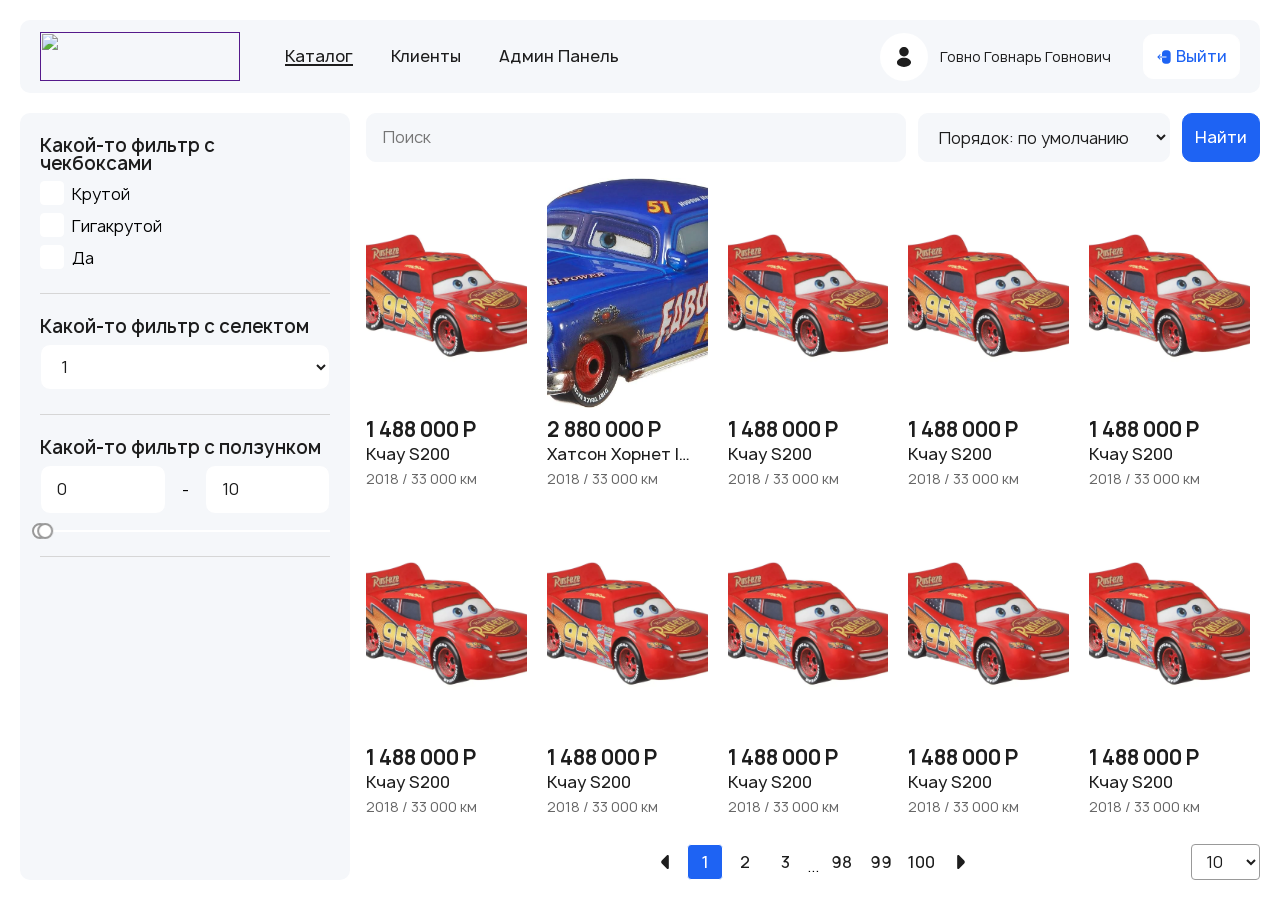
==== index.html @ 65cc72a3 "Feature: частично реализована страница каталога" ====
<!doctype html>
<html lang="ru">
  <head>
    <meta charset="UTF-8" />
    <meta name="viewport" content="width=device-width, initial-scale=1.0" />
    <title>Бибики</title>
    <link rel="stylesheet" href="./src/style/reset.css" />
    <link rel="stylesheet" href="./src/libs/nouislider.min.css" />
    <link rel="stylesheet" href="./src/libs/swiper-bundle.min.css" />
    <link rel="stylesheet" href="./src/style/general/style-general.css" />
    <link rel="stylesheet" href="./src/style/index/style-index.css" />
    <script src="./src/libs/nouislider.min.js"></script>
    <script defer src="./src/libs/swiper-bundle.min.js"></script>
    <script defer src="./src/script/main.js"></script>
    <script defer src="./src/script/index.js"></script>
  </head>
  <body>
    <header class="header">
      <div class="header__container">
        <a class="header__logo" href="">
          <img src="" alt="" />
        </a>

        <nav class="header__nav nav">
          <ul class="nav__list list">
            <li class="list__item"><a class="button link--active" href="index.html">Каталог</a></li>
            <li class="list__item"><a class="button" href="client.html">Клиенты</a></li>
            <li class="list__item"><a class="button" href="admin.html">Админ Панель</a></li>
          </ul>
        </nav>

        <a href="" class="header__profile">
          <img src="./src/assets/images/profile.svg" alt="" />

          <p>Говно Говнарь Говнович</p>
        </a>

        <a href="" class="button button-white header__logout">
          <img src="./src/assets/images/logout.svg" alt="" />
          Выйти
        </a>
      </div>
    </header>

    <main>
      <aside class="filter">
        <div class="filter__container">
          <div class="filter__wrap">
            <h3>Какой-то фильтр с чекбоксами</h3>

            <label class="checkbox">
              <input type="checkbox" />
              <span class="checkmark"></span>
              Крутой
            </label>

            <label class="checkbox">
              <input type="checkbox" />
              <span class="checkmark"></span>
              Гигакрутой
            </label>

            <label class="checkbox">
              <input type="checkbox" />
              <span class="checkmark"></span>
              Да
            </label>
          </div>

          <div class="filter__wrap">
            <h3>Какой-то фильтр с селектом</h3>

            <select class="input-filter" name="" id="">
              <option value="1">1</option>
              <option value="2">2</option>
              <option value="3">3</option>
              <option value="4">4</option>
            </select>
          </div>

          <div class="filter__wrap">
            <h3>Какой-то фильтр с ползунком</h3>

            <div class="range">
              <div class="range__wrap">
                <input
                  type="number"
                  class="input-filter min-price-square"
                  min="0"
                  max="560"
                  id="range-input-1"
                />
                -
                <input
                  type="number"
                  class="input-filter max-price-square"
                  min="0"
                  max="560"
                  id="range-input-2"
                />
              </div>

              <div class="range__slider" id="rangeSlider"></div>
            </div>
          </div>
        </div>
      </aside>

      <section class="catalog">
        <div class="catalog__container">
          <div class="catalog__filter">
            <input class="input-filter" type="text" placeholder="Поиск" />

            <select class="input-filter" name="" id="">
              <option data-filter-value="" value="">Порядок: по умолчанию</option>
              <option data-filter-value="price:asc" value="price:asc">Цена: по возрастанию</option>
              <option data-filter-value="price:desc" value="price:desc">Цена: по убыванию</option>
              <option data-filter-value="title:asc" value="title:asc">Название: А—Я</option>
              <option data-filter-value="title:desc" value="title:desc">Название: Я—А</option>
              <option data-filter-value="created:desc" value="created:desc">
                Порядок: сперва новые
              </option>
              <option data-filter-value="created:asc" value="created:asc">
                Порядок: сперва старые
              </option>
            </select>

            <button class="button button-primary">Найти</button>
          </div>

          <div class="catalog__content">
            <a href="detail.html" class="catalog__card card">
              <div class="card__slider">
                <!-- MAX 4 -->
                <img src="./src/assets/images/catalog-card1.webp" alt="" />
                <img src="./src/assets/images/catalog-card2.webp" alt="" />
                <img src="./src/assets/images/catalog-card3.webp" alt="" />
                <img src="./src/assets/images/catalog-card4.webp" alt="" />

                <div class="card__dots"></div>
              </div>

              <p class="card__price">1 488 000 Р</p>

              <h3 class="card__name">Кчау S200</h3>

              <p class="card__info">
                <span>2018</span>
                /
                <span>33 000 км</span>
              </p>
            </a>

            <a href="detail.html" class="catalog__card card">
              <div class="card__slider">
                <!-- MAX 4 -->
                <img src="./src/assets/images/catalog-card1-meme.jpeg" alt="" />
                <img src="./src/assets/images/catalog-card2-meme.jpeg" alt="" />
                <img src="./src/assets/images/catalog-card3-meme.jpeg" alt="" />

                <div class="card__dots"></div>
              </div>

              <p class="card__price">2 880 000 Р</p>

              <h3 class="card__name">Хатсон Хорнет I Ресталинг</h3>

              <p class="card__info">
                <span>2018</span>
                /
                <span>33 000 км</span>
              </p>
            </a>

            <a href="detail.html" class="catalog__card card">
              <div class="card__slider">
                <!-- MAX 4 -->
                <img src="./src/assets/images/catalog-card1.webp" alt="" />
                <img src="./src/assets/images/catalog-card2.webp" alt="" />
                <img src="./src/assets/images/catalog-card3.webp" alt="" />
                <img src="./src/assets/images/catalog-card4.webp" alt="" />

                <div class="card__dots"></div>
              </div>

              <p class="card__price">1 488 000 Р</p>

              <h3 class="card__name">Кчау S200</h3>

              <p class="card__info">
                <span>2018</span>
                /
                <span>33 000 км</span>
              </p>
            </a>

            <a href="detail.html" class="catalog__card card">
              <div class="card__slider">
                <!-- MAX 4 -->
                <img src="./src/assets/images/catalog-card1.webp" alt="" />
                <img src="./src/assets/images/catalog-card2.webp" alt="" />
                <img src="./src/assets/images/catalog-card3.webp" alt="" />
                <img src="./src/assets/images/catalog-card4.webp" alt="" />

                <div class="card__dots"></div>
              </div>

              <p class="card__price">1 488 000 Р</p>

              <h3 class="card__name">Кчау S200</h3>

              <p class="card__info">
                <span>2018</span>
                /
                <span>33 000 км</span>
              </p>
            </a>

            <a href="detail.html" class="catalog__card card">
              <div class="card__slider">
                <!-- MAX 4 -->
                <img src="./src/assets/images/catalog-card1.webp" alt="" />
                <img src="./src/assets/images/catalog-card2.webp" alt="" />
                <img src="./src/assets/images/catalog-card3.webp" alt="" />
                <img src="./src/assets/images/catalog-card4.webp" alt="" />

                <div class="card__dots"></div>
              </div>

              <p class="card__price">1 488 000 Р</p>

              <h3 class="card__name">Кчау S200</h3>

              <p class="card__info">
                <span>2018</span>
                /
                <span>33 000 км</span>
              </p>
            </a>

            <a href="detail.html" class="catalog__card card">
              <div class="card__slider">
                <!-- MAX 4 -->
                <img src="./src/assets/images/catalog-card1.webp" alt="" />
                <img src="./src/assets/images/catalog-card2.webp" alt="" />
                <img src="./src/assets/images/catalog-card3.webp" alt="" />
                <img src="./src/assets/images/catalog-card4.webp" alt="" />

                <div class="card__dots"></div>
              </div>

              <p class="card__price">1 488 000 Р</p>

              <h3 class="card__name">Кчау S200</h3>

              <p class="card__info">
                <span>2018</span>
                /
                <span>33 000 км</span>
              </p>
            </a>

            <a href="detail.html" class="catalog__card card">
              <div class="card__slider">
                <!-- MAX 4 -->
                <img src="./src/assets/images/catalog-card1.webp" alt="" />
                <img src="./src/assets/images/catalog-card2.webp" alt="" />
                <img src="./src/assets/images/catalog-card3.webp" alt="" />
                <img src="./src/assets/images/catalog-card4.webp" alt="" />

                <div class="card__dots"></div>
              </div>

              <p class="card__price">1 488 000 Р</p>

              <h3 class="card__name">Кчау S200</h3>

              <p class="card__info">
                <span>2018</span>
                /
                <span>33 000 км</span>
              </p>
            </a>

            <a href="detail.html" class="catalog__card card">
              <div class="card__slider">
                <!-- MAX 4 -->
                <img src="./src/assets/images/catalog-card1.webp" alt="" />
                <img src="./src/assets/images/catalog-card2.webp" alt="" />
                <img src="./src/assets/images/catalog-card3.webp" alt="" />
                <img src="./src/assets/images/catalog-card4.webp" alt="" />

                <div class="card__dots"></div>
              </div>

              <p class="card__price">1 488 000 Р</p>

              <h3 class="card__name">Кчау S200</h3>

              <p class="card__info">
                <span>2018</span>
                /
                <span>33 000 км</span>
              </p>
            </a>

            <a href="detail.html" class="catalog__card card">
              <div class="card__slider">
                <!-- MAX 4 -->
                <img src="./src/assets/images/catalog-card1.webp" alt="" />
                <img src="./src/assets/images/catalog-card2.webp" alt="" />
                <img src="./src/assets/images/catalog-card3.webp" alt="" />
                <img src="./src/assets/images/catalog-card4.webp" alt="" />

                <div class="card__dots"></div>
              </div>

              <p class="card__price">1 488 000 Р</p>

              <h3 class="card__name">Кчау S200</h3>

              <p class="card__info">
                <span>2018</span>
                /
                <span>33 000 км</span>
              </p>
            </a>

            <a href="detail.html" class="catalog__card card">
              <div class="card__slider">
                <!-- MAX 4 -->
                <img src="./src/assets/images/catalog-card1.webp" alt="" />
                <img src="./src/assets/images/catalog-card2.webp" alt="" />
                <img src="./src/assets/images/catalog-card3.webp" alt="" />
                <img src="./src/assets/images/catalog-card4.webp" alt="" />

                <div class="card__dots"></div>
              </div>

              <p class="card__price">1 488 000 Р</p>

              <h3 class="card__name">Кчау S200</h3>

              <p class="card__info">
                <span>2018</span>
                /
                <span>33 000 км</span>
              </p>
            </a>
          </div>

          <div class="catalog__nav">
            <div class="pagination">
              <a class="prev button button-pagination">
                <img src="./src/assets/images/arrow-left.svg" alt="" />
              </a>

              <div class="pagination__pages">
                <!-- Тут логика любая, как хочешь, но не выводи все... Если идей нет спроси, я тебе напишу вариант -->
                <a class="button button-pagination button-pagination--active">1</a>
                <a class="button button-pagination">2</a>
                <a class="button button-pagination">3</a>
                <p>...</p>
                <a class="button button-pagination">98</a>
                <a class="button button-pagination">99</a>
                <a class="button button-pagination">100</a>
              </div>

              <a class="next button button-pagination">
                <img src="./src/assets/images/arrow-right.svg" alt="" />
              </a>
            </div>

            <div class="catalog__size">
              <select name="" id="">
                <option value="10">10</option>
                <option value="10">25</option>
                <option value="10">50</option>
                <option value="10">100</option>
              </select>
            </div>
          </div>
        </div>
      </section>
    </main>

    <footer></footer>

    <aside class="overlay"></aside>
  </body>
</html>
---- src/libs/nouislider.min.css ----
.noUi-target,.noUi-target *{-webkit-touch-callout:none;-webkit-tap-highlight-color:transparent;-webkit-user-select:none;-ms-touch-action:none;touch-action:none;-ms-user-select:none;-moz-user-select:none;user-select:none;-moz-box-sizing:border-box;box-sizing:border-box}.noUi-target{position:relative}.noUi-base,.noUi-connects{width:100%;height:100%;position:relative;z-index:1}.noUi-connects{overflow:hidden;z-index:0}.noUi-connect,.noUi-origin{will-change:transform;position:absolute;z-index:1;top:0;right:0;height:100%;width:100%;-ms-transform-origin:0 0;-webkit-transform-origin:0 0;-webkit-transform-style:preserve-3d;transform-origin:0 0;transform-style:flat}.noUi-txt-dir-rtl.noUi-horizontal .noUi-origin{left:0;right:auto}.noUi-vertical .noUi-origin{top:-100%;width:0}.noUi-horizontal .noUi-origin{height:0}.noUi-handle{-webkit-backface-visibility:hidden;backface-visibility:hidden;position:absolute}.noUi-touch-area{height:100%;width:100%}.noUi-state-tap .noUi-connect,.noUi-state-tap .noUi-origin{-webkit-transition:transform .3s;transition:transform .3s}.noUi-state-drag *{cursor:inherit!important}.noUi-horizontal{height:18px}.noUi-horizontal .noUi-handle{width:34px;height:28px;right:-17px;top:-6px}.noUi-vertical{width:18px}.noUi-vertical .noUi-handle{width:28px;height:34px;right:-6px;bottom:-17px}.noUi-txt-dir-rtl.noUi-horizontal .noUi-handle{left:-17px;right:auto}.noUi-target{background:#FAFAFA;border-radius:4px;border:1px solid #D3D3D3;box-shadow:inset 0 1px 1px #F0F0F0,0 3px 6px -5px #BBB}.noUi-connects{border-radius:3px}.noUi-connect{background:#3FB8AF}.noUi-draggable{cursor:ew-resize}.noUi-vertical .noUi-draggable{cursor:ns-resize}.noUi-handle{border:1px solid #D9D9D9;border-radius:3px;background:#FFF;cursor:default;box-shadow:inset 0 0 1px #FFF,inset 0 1px 7px #EBEBEB,0 3px 6px -3px #BBB}.noUi-active{box-shadow:inset 0 0 1px #FFF,inset 0 1px 7px #DDD,0 3px 6px -3px #BBB}.noUi-handle:after,.noUi-handle:before{content:"";display:block;position:absolute;height:14px;width:1px;background:#E8E7E6;left:14px;top:6px}.noUi-handle:after{left:17px}.noUi-vertical .noUi-handle:after,.noUi-vertical .noUi-handle:before{width:14px;height:1px;left:6px;top:14px}.noUi-vertical .noUi-handle:after{top:17px}[disabled] .noUi-connect{background:#B8B8B8}[disabled] .noUi-handle,[disabled].noUi-handle,[disabled].noUi-target{cursor:not-allowed}.noUi-pips,.noUi-pips *{-moz-box-sizing:border-box;box-sizing:border-box}.noUi-pips{position:absolute;color:#999}.noUi-value{position:absolute;white-space:nowrap;text-align:center}.noUi-value-sub{color:#ccc;font-size:10px}.noUi-marker{position:absolute;background:#CCC}.noUi-marker-sub{background:#AAA}.noUi-marker-large{background:#AAA}.noUi-pips-horizontal{padding:10px 0;height:80px;top:100%;left:0;width:100%}.noUi-value-horizontal{-webkit-transform:translate(-50%,50%);transform:translate(-50%,50%)}.noUi-rtl .noUi-value-horizontal{-webkit-transform:translate(50%,50%);transform:translate(50%,50%)}.noUi-marker-horizontal.noUi-marker{margin-left:-1px;width:2px;height:5px}.noUi-marker-horizontal.noUi-marker-sub{height:10px}.noUi-marker-horizontal.noUi-marker-large{height:15px}.noUi-pips-vertical{padding:0 10px;height:100%;top:0;left:100%}.noUi-value-vertical{-webkit-transform:translate(0,-50%);transform:translate(0,-50%);padding-left:25px}.noUi-rtl .noUi-value-vertical{-webkit-transform:translate(0,50%);transform:translate(0,50%)}.noUi-marker-vertical.noUi-marker{width:5px;height:2px;margin-top:-1px}.noUi-marker-vertical.noUi-marker-sub{width:10px}.noUi-marker-vertical.noUi-marker-large{width:15px}.noUi-tooltip{display:block;position:absolute;border:1px solid #D9D9D9;border-radius:3px;background:#fff;color:#000;padding:5px;text-align:center;white-space:nowrap}.noUi-horizontal .noUi-tooltip{-webkit-transform:translate(-50%,0);transform:translate(-50%,0);left:50%;bottom:120%}.noUi-vertical .noUi-tooltip{-webkit-transform:translate(0,-50%);transform:translate(0,-50%);top:50%;right:120%}.noUi-horizontal .noUi-origin>.noUi-tooltip{-webkit-transform:translate(50%,0);transform:translate(50%,0);left:auto;bottom:10px}.noUi-vertical .noUi-origin>.noUi-tooltip{-webkit-transform:translate(0,-18px);transform:translate(0,-18px);top:auto;right:28px}
---- src/style/general/style-general.css ----
@font-face {
  font-family: "Manrope";
  src: local("Manrope-Regular"), local("Manrope Regular"), url("../../assets/fonts/Manrope-Thin.woff2") format("woff2");
  font-weight: 200;
  font-style: normal;
}
@font-face {
  font-family: "Manrope";
  src: local("Manrope-Light"), local("Manrope Light"), url("../../assets/fonts/Manrope-Light.woff2") format("woff2");
  font-weight: 300;
  font-style: normal;
}
@font-face {
  font-family: "Manrope";
  src: local("Manrope-Regular"), local("Manrope Regular"), url("../../assets/fonts/Manrope-Regular.woff2") format("woff2");
  font-weight: 400;
  font-style: normal;
}
@font-face {
  font-family: "Manrope";
  src: local("Manrope-Medium"), local("Manrope Medium"), url("../../assets/fonts/Manrope-Medium.woff2") format("woff2");
  font-weight: 500;
  font-style: normal;
}
@font-face {
  font-family: "Manrope";
  src: local("Manrope-Semibold"), local("Manrope Semibold"), url("../../assets/fonts/Manrope-Semibold.woff2") format("woff2");
  font-weight: 600;
  font-style: normal;
}
@font-face {
  font-family: "Manrope";
  src: local("Manrope-Bold"), local("Manrope Bold"), url("../../assets/fonts/Manrope-Bold.woff2") format("woff2");
  font-weight: 700;
  font-style: normal;
}
@font-face {
  font-family: "Manrope";
  src: local("Manrope-ExtraBold"), local("Manrope ExtraBold"), url("../../assets/fonts/Manrope-ExtraBold.woff2") format("woff2");
  font-weight: 800;
  font-style: normal;
}
html {
  box-sizing: border-box;
  scroll-behavior: smooth;
}

*,
*::after,
*::before {
  box-sizing: inherit;
  font-family: "Manrope";
}

img {
  max-width: 100%;
}

body {
  min-width: 320px;
  font-family: "Manrope";
  font-weight: 400;
  position: relative;
  margin: 0;
  height: 100vh;
  display: flex;
  flex-direction: column;
  margin: 0 20px;
}

button,
.button {
  font-family: "Manrope";
  display: flex;
  padding: 10px 16px;
  font-size: 16px;
  font-weight: 500;
  border-radius: 10px;
  border: 1px solid transparent;
  background-color: transparent;
  color: #1d1d1d;
  cursor: pointer;
  text-wrap: nowrap;
  justify-content: center;
  align-items: center;
  gap: 4px;
  transition: color 0.3s ease-in-out, background-color 0.3s ease-in-out, border-color 0.3s ease-in-out;
}
@media (max-width: 1600px) {
  button,
  .button {
    font-size: 16px;
    padding: 8px 12px;
  }
}

.button-primary {
  background-color: #1e63f3;
  color: #ffffff;
  border: 1px solid #1e63f3;
}
.button-primary:hover {
  background-color: #1554d0;
  border-color: #1554d0;
}
.button-primary:active {
  background-color: #0d3fa5;
  border-color: #0d3fa5;
}
.button-primary[disabled=disabled], .button-primary:disabled {
  background-color: #d6d6d6;
  border-color: #d6d6d6;
}

.button-secondary {
  background-color: #ffffff;
  color: #1e63f3;
  border: 1px solid #1e63f3;
}
.button-secondary:hover {
  border-color: #1554d0;
  background-color: #e3edff;
}
.button-secondary:active {
  color: #0d3fa5;
  border-color: #c9dcff;
  background-color: #c9dcff;
}
.button-secondary[disabled=disabled], .button-secondary:disabled {
  background-color: #d6d6d6;
}

.button-destructive {
  background-color: #f44336;
  color: #ffffff;
  border: 1px solid #f44336;
}
.button-destructive:hover {
  background-color: #d32f2f;
  border-color: #d32f2f;
}
.button-destructive:active {
  background-color: #b71c1c;
  border-color: #b71c1c;
}
.button-destructive[disabled=disabled], .button-destructive:disabled {
  background-color: #fdd8d8;
  border-color: #fdd8d8;
}

.button-accept {
  background-color: #4caf50;
  color: #ffffff;
  border: 1px solid #4caf50;
}
.button-accept:hover {
  border-color: #43b146;
  background-color: #43b146;
}
.button-accept:active {
  color: #37943a;
  background-color: #37943a;
}
.button-accept[disabled=disabled], .button-accept:disabled {
  background-color: #d6d6d6;
  border: #d6d6d6;
}

.button-white {
  background-color: #ffffff;
  color: #1e63f3;
  border: 1px solid #ffffff;
}
.button-white:hover {
  border-color: #e3edff;
  background-color: #e3edff;
}
.button-white:active {
  color: #0d3fa5;
  border-color: #c9dcff;
  background-color: #c9dcff;
}
.button-white[disabled=disabled], .button-white:disabled {
  background-color: #d6d6d6;
}

.button-pagination {
  background-color: #ffffff;
  border: 1px solid #ffffff;
  padding: 0;
  width: 36px;
  height: 36px;
  display: flex;
  justify-content: center;
  align-items: center;
  border-radius: 4px;
}
.button-pagination:hover {
  border-color: #e3edff;
  background-color: #e3edff;
}
.button-pagination:active {
  color: #0d3fa5;
  border-color: #c9dcff;
  background-color: #c9dcff;
}
.button-pagination[disabled=disabled], .button-pagination:disabled {
  background-color: #d6d6d6;
}

input,
select {
  font-family: "Manrope";
  padding: 10px 16px;
  border-radius: 10px;
  background-color: #ffffff;
  border: 1px solid #999999;
  color: #1d1d1d;
  font-size: 16px;
  font-weight: 400;
  resize: none;
  outline: none;
}
input:focus,
select:focus {
  border-color: #1554d0;
}

.input-filter {
  background-color: #f5f7fa;
  border-color: #f5f7fa;
}

.checkbox {
  display: block;
  position: relative;
  height: 24px;
  padding-left: 32px;
  cursor: pointer;
  -webkit-user-select: none;
  -moz-user-select: none;
  user-select: none;
}
.checkbox input {
  position: absolute;
  opacity: 0;
  cursor: pointer;
  height: 0;
  width: 0;
}
.checkbox .checkmark {
  position: absolute;
  top: 0;
  left: 0;
  height: 24px;
  width: 24px;
  border: 1px solid #ffffff;
  background-color: #ffffff;
  border-radius: 4px;
}
.checkbox .checkmark::after {
  content: "";
  position: absolute;
  display: none;
  left: 6px;
  top: 2px;
  width: 10px;
  height: 15px;
  border: solid #ffffff;
  border-width: 0 3px 3px 0;
  transform: rotate(45deg);
}
.checkbox input:checked ~ .checkmark {
  background-color: #1e63f3;
}
.checkbox input:checked ~ .checkmark:after {
  display: block;
}

.header {
  margin-top: 20px;
}
.header__container {
  display: flex;
  align-items: center;
  gap: 32px;
  padding: 12px 20px;
  background-color: #f5f7fa;
  border-radius: 10px;
}
.header__container .header__logo img {
  width: 200px;
  height: 49px;
}
.header__container .nav ul {
  display: flex;
  gap: 12px;
}
.header__container .nav ul li a {
  position: relative;
}
.header__container .nav ul li a::after {
  content: "";
  position: absolute;
  bottom: 12px;
  left: 12px;
  right: 12px;
  height: 2px;
  background-color: #1d1d1d;
  transform: scaleX(0);
  transition: background-color 0.3s ease-in-out;
}
.header__container .nav ul li a:hover {
  color: #1554d0;
}
.header__container .nav ul li a:hover::after {
  background-color: #1554d0;
}
.header__container .nav ul li .link--active::after {
  transform: scaleX(100%);
}
.header__container .header__profile {
  margin-left: auto;
  display: flex;
  align-items: center;
  gap: 12px;
  color: #1d1d1d;
}
.header__container .header__profile img {
  padding: 12px;
  border-radius: 50%;
  background-color: #ffffff;
}
.header__container .header__profile p {
  font-size: 14px;
  transition: color 0.3s ease-in-out;
}
.header__container .header__profile:hover {
  color: #1554d0;
}
main {
  display: flex;
  gap: 16px;
  margin: 20px 0;
  height: 100%;
  overflow: hidden;
}

.pagination {
  display: flex;
  justify-content: center;
  align-items: end;
  gap: 4px;
}
.pagination .pagination__pages {
  display: flex;
  align-items: end;
  gap: 4px;
}
.pagination .button-pagination--active {
  background-color: #1e63f3 !important;
  color: #ffffff;
}

.overlay {
  display: none;
  position: fixed;
  z-index: 1000;
  top: 0;
  left: 0;
  right: 0;
  bottom: 0;
  background-color: rgba(0, 0, 0, 0.5);
}

::-webkit-scrollbar {
  width: 5px;
  border-radius: 5px;
}

::-webkit-scrollbar-track {
  background: #f5f7fa;
}

::-webkit-scrollbar-thumb {
  background: #1e63f3;
  border-radius: 5px;
}/*# sourceMappingURL=style-general.css.map */
---- src/style/index/style-index.css ----
@font-face {
  font-family: "Manrope";
  src: local("Manrope-Regular"), local("Manrope Regular"), url("../../assets/fonts/Manrope-Thin.woff2") format("woff2");
  font-weight: 200;
  font-style: normal;
}
@font-face {
  font-family: "Manrope";
  src: local("Manrope-Light"), local("Manrope Light"), url("../../assets/fonts/Manrope-Light.woff2") format("woff2");
  font-weight: 300;
  font-style: normal;
}
@font-face {
  font-family: "Manrope";
  src: local("Manrope-Regular"), local("Manrope Regular"), url("../../assets/fonts/Manrope-Regular.woff2") format("woff2");
  font-weight: 400;
  font-style: normal;
}
@font-face {
  font-family: "Manrope";
  src: local("Manrope-Medium"), local("Manrope Medium"), url("../../assets/fonts/Manrope-Medium.woff2") format("woff2");
  font-weight: 500;
  font-style: normal;
}
@font-face {
  font-family: "Manrope";
  src: local("Manrope-Semibold"), local("Manrope Semibold"), url("../../assets/fonts/Manrope-Semibold.woff2") format("woff2");
  font-weight: 600;
  font-style: normal;
}
@font-face {
  font-family: "Manrope";
  src: local("Manrope-Bold"), local("Manrope Bold"), url("../../assets/fonts/Manrope-Bold.woff2") format("woff2");
  font-weight: 700;
  font-style: normal;
}
@font-face {
  font-family: "Manrope";
  src: local("Manrope-ExtraBold"), local("Manrope ExtraBold"), url("../../assets/fonts/Manrope-ExtraBold.woff2") format("woff2");
  font-weight: 800;
  font-style: normal;
}
.filter {
  min-width: 330px;
  max-width: 330px;
  background-color: #f5f7fa;
  border-radius: 10px;
  height: 100%;
}
.filter .filter__container {
  display: flex;
  flex-direction: column;
  gap: 24px;
  padding: 24px 20px;
}
.filter .filter__container .filter__wrap {
  display: flex;
  flex-direction: column;
  gap: 8px;
  padding-bottom: 24px;
  border-bottom: 1px solid #d6d6d6;
}
.filter .filter__container .filter__wrap h3 {
  font-size: 18px;
  line-height: 100%;
  color: #1d1d1d;
  font-weight: 600;
}
.filter .filter__container .filter__wrap .input-filter {
  background-color: #ffffff;
}
.filter .filter__container .filter__wrap .range__wrap {
  display: flex;
  gap: 16px;
  align-items: center;
  margin-bottom: 16px;
}
.filter .filter__container .filter__wrap .range__wrap input {
  width: 100%;
}
.filter .filter__container .filter__wrap .range .noUi-target {
  border: none;
  box-shadow: none;
  border-radius: 0;
  background-color: #ffffff;
}
.filter .filter__container .filter__wrap .range .noUi-horizontal {
  height: 2px;
}
.filter .filter__container .filter__wrap .range .noUi-connects {
  cursor: pointer;
}
.filter .filter__container .filter__wrap .range .noUi-connect {
  background-color: #1e63f3;
}
.filter .filter__container .filter__wrap .range .noUi-horizontal .noUi-handle {
  right: -8px;
  top: -7px;
  width: 16px;
  height: 16px;
}
.filter .filter__container .filter__wrap .range .noUi-handle {
  border: none;
  border-radius: none;
  background-color: transparent;
  box-shadow: none;
}
.filter .filter__container .filter__wrap .range .noUi-handle:focus {
  outline: none;
}
.filter .filter__container .filter__wrap .range .noUi-handle:after,
.filter .filter__container .filter__wrap .range .noUi-handle:before {
  display: none;
}
.filter .filter__container .filter__wrap .range .noUi-touch-area::before,
.filter .filter__container .filter__wrap .range .noUi-touch-area::after {
  content: "";
  position: absolute;
  display: inline-block;
  width: 100%;
  height: 100%;
}
.filter .filter__container .filter__wrap .range .noUi-touch-area {
  background-color: #ffffff;
  border: 2px solid #999999;
  border-radius: 50%;
  transition: background-color 0.3s ease-in-out;
}

.catalog {
  width: 100%;
}
.catalog__container {
  display: flex;
  flex-direction: column;
  gap: 16px;
  height: 100%;
}
.catalog__container .catalog__filter {
  display: flex;
  gap: 12px;
}
.catalog__container .catalog__filter input {
  width: 100%;
}
.catalog__container .catalog__content {
  height: 100%;
  padding-right: 10px;
  overflow-y: auto;
  display: grid;
  grid-template-columns: repeat(5, 1fr);
  grid-auto-rows: 308px;
  gap: 20px;
}
.catalog__container .catalog__content .card__slider {
  position: relative;
  margin-bottom: 12px;
  width: 100%;
  height: 230px;
  border-radius: 10px;
  overflow: hidden;
}
.catalog__container .catalog__content .card__slider img {
  position: absolute;
  inset: 0;
  width: 100%;
  height: 100%;
  -o-object-fit: cover;
     object-fit: cover;
  opacity: 0;
  transition: opacity 0.4s ease;
  background-color: #f5f7fa;
}
.catalog__container .catalog__content .card__slider img.active {
  opacity: 1;
}
.catalog__container .catalog__content .card__slider .card__dots {
  position: absolute;
  bottom: 8px;
  left: 8px;
  right: 8px;
  display: flex;
  gap: 4px;
  opacity: 0;
  transition: opacity 0.4s ease-in-out;
}
.catalog__container .catalog__content .card__slider .card__dots span {
  flex: 1;
  height: 4px;
  border-radius: 2px;
  background-color: #e3edff;
  transition: background-color 0.4s ease-in-out;
}
.catalog__container .catalog__content .card__slider .card__dots span.active {
  background-color: #1e63f3;
}
.catalog__container .catalog__content .card__slider:hover .card__dots {
  opacity: 1;
}
.catalog__container .catalog__content .card__price {
  font-size: 20px;
  font-weight: 700;
  line-height: 100%;
  color: #1d1d1d;
  margin-bottom: 4px;
}
.catalog__container .catalog__content .card__name {
  font-size: 16px;
  font-weight: 500;
  line-height: 20px;
  color: #1d1d1d;
  margin-bottom: 8px;
  transition: color 0.3s ease-in-out;
  display: -webkit-box;
  -webkit-line-clamp: 1;
  -webkit-box-orient: vertical;
  overflow: hidden;
}
.catalog__container .catalog__content .card__info {
  font-size: 14px;
  font-weight: 400;
  line-height: 100%;
  color: #666666;
}
.catalog__container .catalog__nav {
  margin-top: auto;
  position: relative;
}
.catalog__container .catalog__nav .catalog__size {
  position: absolute;
  right: 0;
  top: 0;
}
.catalog__container .catalog__nav .catalog__size select {
  border-radius: 4px;
  padding: 5px 10px;
}/*# sourceMappingURL=style-index.css.map */
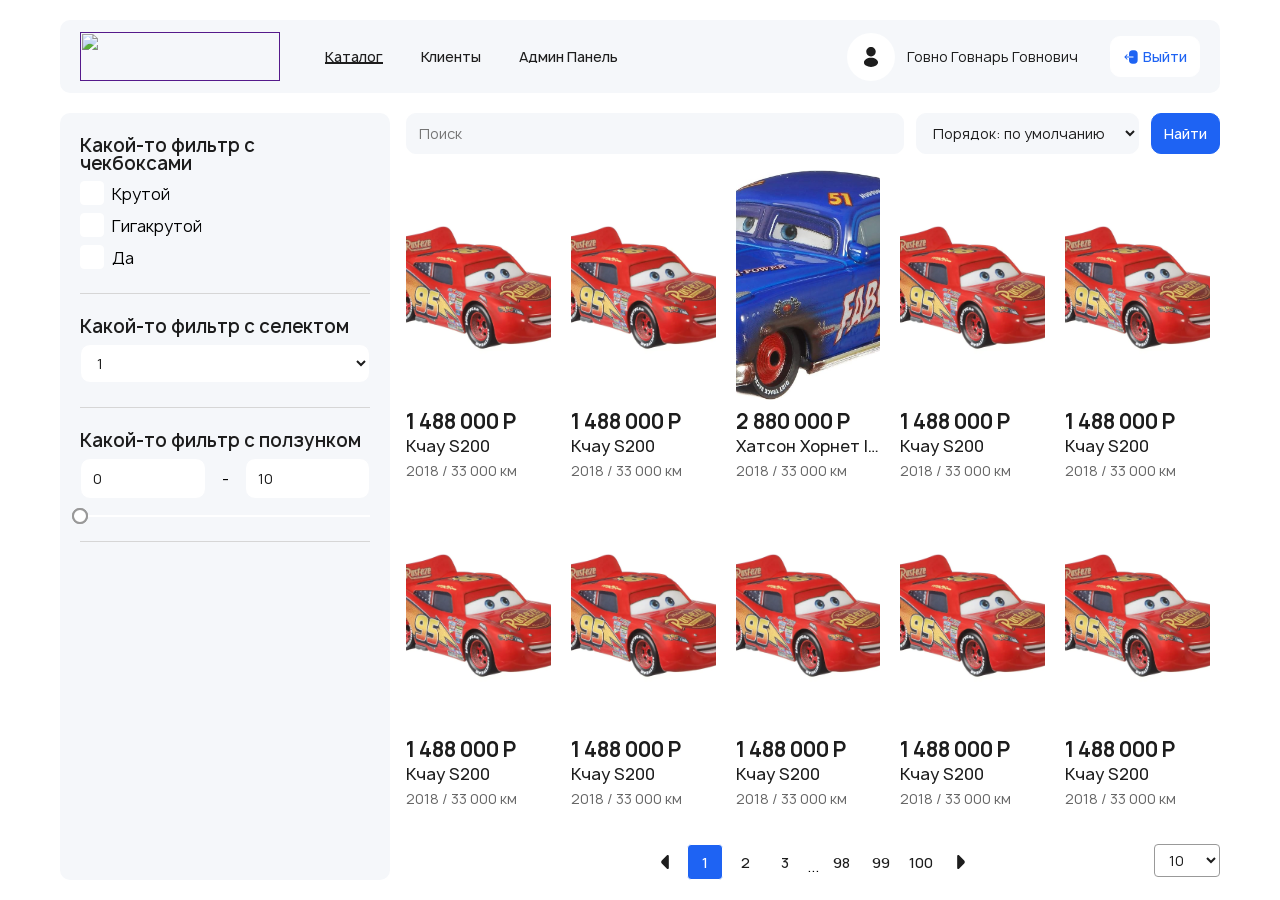
==== commit e799d73d: "Feature: detail add" ====
--- a/index.html
+++ b/index.html
@@ -87,7 +87,7 @@
                   type="number"
                   class="input-filter min-price-square"
                   min="0"
-                  max="560"
+                  max="50000000"
                   id="range-input-1"
                 />
                 -
@@ -95,7 +95,7 @@
                   type="number"
                   class="input-filter max-price-square"
                   min="0"
-                  max="560"
+                  max="50000000"
                   id="range-input-2"
                 />
               </div>
@@ -154,6 +154,28 @@
             <a href="detail.html" class="catalog__card card">
               <div class="card__slider">
                 <!-- MAX 4 -->
+                <img src="./src/assets/images/catalog-card1.webp" alt="" />
+                <img src="./src/assets/images/catalog-card2.webp" alt="" />
+                <img src="./src/assets/images/catalog-card3.webp" alt="" />
+                <img src="./src/assets/images/catalog-card4.webp" alt="" />
+
+                <div class="card__dots"></div>
+              </div>
+
+              <p class="card__price">1 488 000 Р</p>
+
+              <h3 class="card__name">Кчау S200</h3>
+
+              <p class="card__info">
+                <span>2018</span>
+                /
+                <span>33 000 км</span>
+              </p>
+            </a>
+
+            <a href="detail.html" class="catalog__card card">
+              <div class="card__slider">
+                <!-- MAX 4 -->
                 <img src="./src/assets/images/catalog-card1-meme.jpeg" alt="" />
                 <img src="./src/assets/images/catalog-card2-meme.jpeg" alt="" />
                 <img src="./src/assets/images/catalog-card3-meme.jpeg" alt="" />
--- a/src/style/general/style-general.css
+++ b/src/style/general/style-general.css
@@ -56,6 +56,17 @@
   max-width: 100%;
 }
 
+input::-webkit-outer-spin-button,
+input::-webkit-inner-spin-button {
+  -webkit-appearance: none;
+  margin: 0;
+}
+
+/* Firefox */
+input[type=number] {
+  -moz-appearance: textfield;
+}
+
 body {
   min-width: 320px;
   font-family: "Manrope";
@@ -65,7 +76,13 @@
   height: 100vh;
   display: flex;
   flex-direction: column;
-  margin: 0 20px;
+  max-width: 1920px;
+  margin: 0 auto;
+}
+@media (max-width: 2040px) {
+  body {
+    margin: 0 60px;
+  }
 }
 
 button,
@@ -89,7 +106,7 @@
 @media (max-width: 1600px) {
   button,
   .button {
-    font-size: 16px;
+    font-size: 14px;
     padding: 8px 12px;
   }
 }
@@ -224,6 +241,13 @@
 input:focus,
 select:focus {
   border-color: #1554d0;
+}
+@media (max-width: 1600px) {
+  input,
+  select {
+    font-size: 14px;
+    padding: 8px 12px;
+  }
 }
 
 .input-filter {
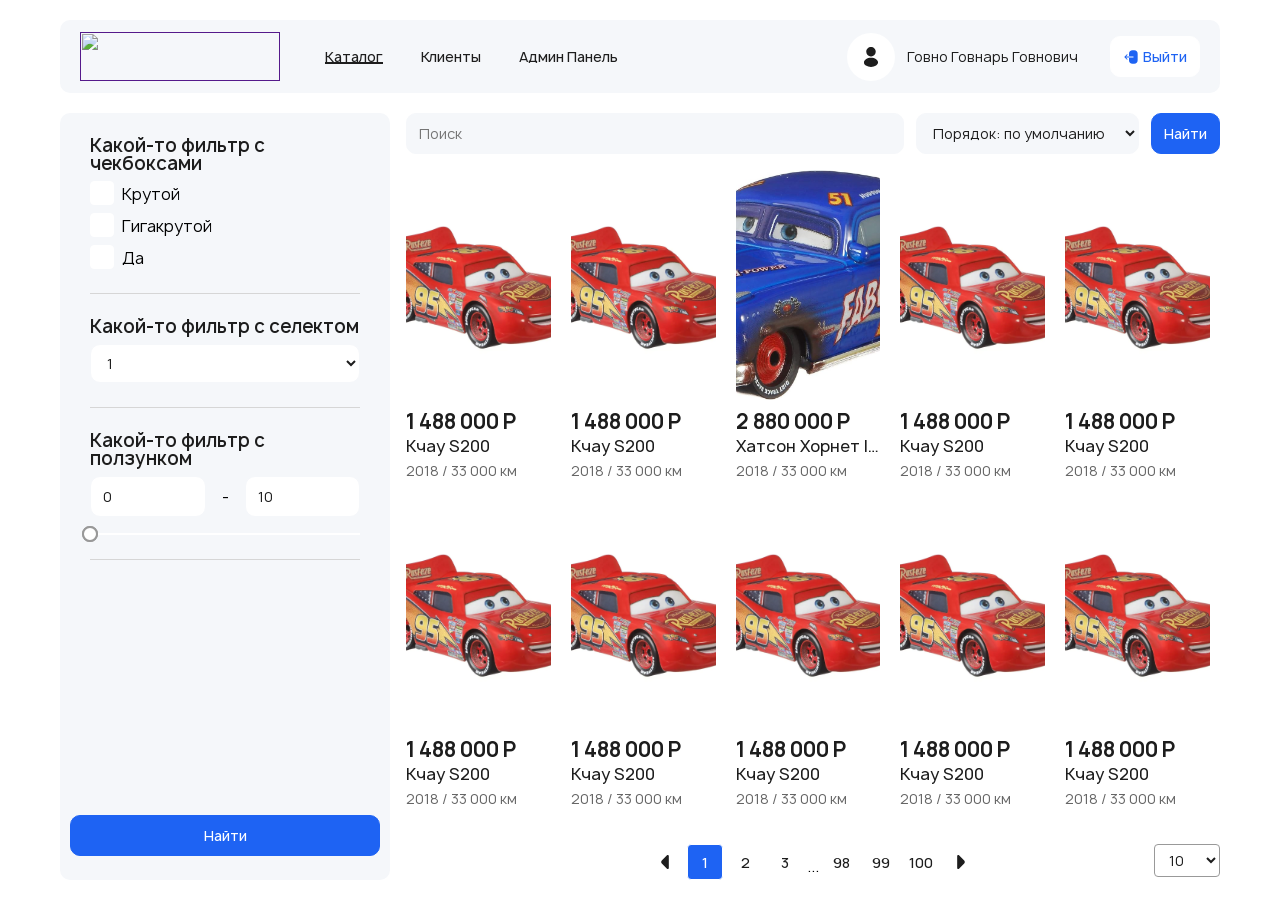
==== commit 7011105b: "Feature: дофига чего" ====
--- a/index.html
+++ b/index.html
@@ -24,7 +24,7 @@
         <nav class="header__nav nav">
           <ul class="nav__list list">
             <li class="list__item"><a class="button link--active" href="index.html">Каталог</a></li>
-            <li class="list__item"><a class="button" href="client.html">Клиенты</a></li>
+            <li class="list__item"><a class="button" href="users.html">Клиенты</a></li>
             <li class="list__item"><a class="button" href="admin.html">Админ Панель</a></li>
           </ul>
         </nav>
@@ -44,66 +44,69 @@
 
     <main>
       <aside class="filter">
-        <div class="filter__container">
-          <div class="filter__wrap">
-            <h3>Какой-то фильтр с чекбоксами</h3>
-
-            <label class="checkbox">
-              <input type="checkbox" />
-              <span class="checkmark"></span>
-              Крутой
-            </label>
-
-            <label class="checkbox">
-              <input type="checkbox" />
-              <span class="checkmark"></span>
-              Гигакрутой
-            </label>
-
-            <label class="checkbox">
-              <input type="checkbox" />
-              <span class="checkmark"></span>
-              Да
-            </label>
-          </div>
-
-          <div class="filter__wrap">
-            <h3>Какой-то фильтр с селектом</h3>
-
-            <select class="input-filter" name="" id="">
-              <option value="1">1</option>
-              <option value="2">2</option>
-              <option value="3">3</option>
-              <option value="4">4</option>
-            </select>
-          </div>
-
-          <div class="filter__wrap">
-            <h3>Какой-то фильтр с ползунком</h3>
-
-            <div class="range">
-              <div class="range__wrap">
-                <input
-                  type="number"
-                  class="input-filter min-price-square"
-                  min="0"
-                  max="50000000"
-                  id="range-input-1"
-                />
-                -
-                <input
-                  type="number"
-                  class="input-filter max-price-square"
-                  min="0"
-                  max="50000000"
-                  id="range-input-2"
-                />
-              </div>
-
-              <div class="range__slider" id="rangeSlider"></div>
+        <form action="" class="filter__container">
+          <div class="filter__content">
+            <div class="filter__wrap">
+              <h3>Какой-то фильтр с чекбоксами</h3>
+
+              <label class="checkbox">
+                <input type="checkbox" />
+                <span class="checkmark"></span>
+                Крутой
+              </label>
+
+              <label class="checkbox">
+                <input type="checkbox" />
+                <span class="checkmark"></span>
+                Гигакрутой
+              </label>
+
+              <label class="checkbox">
+                <input type="checkbox" />
+                <span class="checkmark"></span>
+                Да
+              </label>
+            </div>
+
+            <div class="filter__wrap">
+              <h3>Какой-то фильтр с селектом</h3>
+
+              <select class="input-filter" name="" id="">
+                <option value="1">1</option>
+                <option value="2">2</option>
+                <option value="3">3</option>
+                <option value="4">4</option>
+              </select>
+            </div>
+
+            <div class="filter__wrap">
+              <h3>Какой-то фильтр с ползунком</h3>
+
+              <div class="range">
+                <div class="range__wrap">
+                  <input
+                    type="number"
+                    class="input-filter min-price-square"
+                    min="0"
+                    max="50000000"
+                    id="range-input-1"
+                  />
+                  -
+                  <input
+                    type="number"
+                    class="input-filter max-price-square"
+                    min="0"
+                    max="50000000"
+                    id="range-input-2"
+                  />
+                </div>
+
+                <div class="range__slider" id="rangeSlider"></div>
+              </div>
             </div>
           </div>
-        </div>
+          <button class="button-primary search">Найти</button>
+        </form>
       </aside>
 
       <section class="catalog">
--- a/src/style/general/style-general.css
+++ b/src/style/general/style-general.css
@@ -370,6 +370,107 @@
   overflow: hidden;
 }
 
+.filter {
+  min-width: 330px;
+  max-width: 330px;
+  background-color: #f5f7fa;
+  border-radius: 10px;
+  height: 100%;
+}
+.filter .filter__container {
+  height: 100%;
+  display: flex;
+  flex-direction: column;
+  gap: 24px;
+  padding: 24px 10px;
+}
+.filter .filter__container .filter__content {
+  overflow-y: auto;
+  display: flex;
+  flex-direction: column;
+  gap: 24px;
+  padding: 0 20px;
+}
+.filter .filter__container .filter__content::-webkit-scrollbar-track {
+  background: #ffffff;
+}
+.filter .filter__container .filter__wrap {
+  display: flex;
+  flex-direction: column;
+  gap: 8px;
+  padding-bottom: 24px;
+  border-bottom: 1px solid #d6d6d6;
+}
+.filter .filter__container .filter__wrap h3 {
+  font-size: 18px;
+  line-height: 100%;
+  color: #1d1d1d;
+  font-weight: 600;
+}
+.filter .filter__container .filter__wrap .input-filter {
+  background-color: #ffffff;
+}
+.filter .filter__container .filter__wrap .range__wrap {
+  display: flex;
+  gap: 16px;
+  align-items: center;
+  margin-bottom: 16px;
+}
+.filter .filter__container .filter__wrap .range__wrap input {
+  width: 100%;
+}
+.filter .filter__container .filter__wrap .range .noUi-target {
+  border: none;
+  box-shadow: none;
+  border-radius: 0;
+  background-color: #ffffff;
+}
+.filter .filter__container .filter__wrap .range .noUi-horizontal {
+  height: 2px;
+}
+.filter .filter__container .filter__wrap .range .noUi-connects {
+  cursor: pointer;
+}
+.filter .filter__container .filter__wrap .range .noUi-connect {
+  background-color: #1e63f3;
+}
+.filter .filter__container .filter__wrap .range .noUi-horizontal .noUi-handle {
+  right: -8px;
+  top: -7px;
+  width: 16px;
+  height: 16px;
+}
+.filter .filter__container .filter__wrap .range .noUi-handle {
+  border: none;
+  border-radius: none;
+  background-color: transparent;
+  box-shadow: none;
+}
+.filter .filter__container .filter__wrap .range .noUi-handle:focus {
+  outline: none;
+}
+.filter .filter__container .filter__wrap .range .noUi-handle:after,
+.filter .filter__container .filter__wrap .range .noUi-handle:before {
+  display: none;
+}
+.filter .filter__container .filter__wrap .range .noUi-touch-area::before,
+.filter .filter__container .filter__wrap .range .noUi-touch-area::after {
+  content: "";
+  position: absolute;
+  display: inline-block;
+  width: 100%;
+  height: 100%;
+}
+.filter .filter__container .filter__wrap .range .noUi-touch-area {
+  background-color: #ffffff;
+  border: 2px solid #999999;
+  border-radius: 50%;
+  transition: background-color 0.3s ease-in-out;
+}
+.filter .filter__container .search {
+  margin-top: auto;
+}
+
 .pagination {
   display: flex;
   justify-content: center;
@@ -397,6 +498,36 @@
   background-color: rgba(0, 0, 0, 0.5);
 }
 
+.modal {
+  display: none;
+  position: fixed;
+  z-index: 1100;
+  left: 50%;
+  top: 50%;
+  transform: translate(-50%, -50%);
+  width: 600px;
+  background-color: #ffffff;
+  border-radius: 10px;
+}
+.modal__container {
+  padding: 32px;
+  display: flex;
+  flex-direction: column;
+  gap: 20px;
+}
+.modal__container h2 {
+  font-size: 32px;
+  font-weight: 600;
+  text-align: center;
+}
+.modal__container .modal__buttons {
+  display: flex;
+  gap: 8px;
+}
+.modal__container .modal__buttons button {
+  width: 100%;
+}
+
 ::-webkit-scrollbar {
   width: 5px;
   border-radius: 5px;
--- a/src/style/index/style-index.css
+++ b/src/style/index/style-index.css
@@ -1,132 +1,3 @@
-@font-face {
-  font-family: "Manrope";
-  src: local("Manrope-Regular"), local("Manrope Regular"), url("../../assets/fonts/Manrope-Thin.woff2") format("woff2");
-  font-weight: 200;
-  font-style: normal;
-}
-@font-face {
-  font-family: "Manrope";
-  src: local("Manrope-Light"), local("Manrope Light"), url("../../assets/fonts/Manrope-Light.woff2") format("woff2");
-  font-weight: 300;
-  font-style: normal;
-}
-@font-face {
-  font-family: "Manrope";
-  src: local("Manrope-Regular"), local("Manrope Regular"), url("../../assets/fonts/Manrope-Regular.woff2") format("woff2");
-  font-weight: 400;
-  font-style: normal;
-}
-@font-face {
-  font-family: "Manrope";
-  src: local("Manrope-Medium"), local("Manrope Medium"), url("../../assets/fonts/Manrope-Medium.woff2") format("woff2");
-  font-weight: 500;
-  font-style: normal;
-}
-@font-face {
-  font-family: "Manrope";
-  src: local("Manrope-Semibold"), local("Manrope Semibold"), url("../../assets/fonts/Manrope-Semibold.woff2") format("woff2");
-  font-weight: 600;
-  font-style: normal;
-}
-@font-face {
-  font-family: "Manrope";
-  src: local("Manrope-Bold"), local("Manrope Bold"), url("../../assets/fonts/Manrope-Bold.woff2") format("woff2");
-  font-weight: 700;
-  font-style: normal;
-}
-@font-face {
-  font-family: "Manrope";
-  src: local("Manrope-ExtraBold"), local("Manrope ExtraBold"), url("../../assets/fonts/Manrope-ExtraBold.woff2") format("woff2");
-  font-weight: 800;
-  font-style: normal;
-}
-.filter {
-  min-width: 330px;
-  max-width: 330px;
-  background-color: #f5f7fa;
-  border-radius: 10px;
-  height: 100%;
-}
-.filter .filter__container {
-  display: flex;
-  flex-direction: column;
-  gap: 24px;
-  padding: 24px 20px;
-}
-.filter .filter__container .filter__wrap {
-  display: flex;
-  flex-direction: column;
-  gap: 8px;
-  padding-bottom: 24px;
-  border-bottom: 1px solid #d6d6d6;
-}
-.filter .filter__container .filter__wrap h3 {
-  font-size: 18px;
-  line-height: 100%;
-  color: #1d1d1d;
-  font-weight: 600;
-}
-.filter .filter__container .filter__wrap .input-filter {
-  background-color: #ffffff;
-}
-.filter .filter__container .filter__wrap .range__wrap {
-  display: flex;
-  gap: 16px;
-  align-items: center;
-  margin-bottom: 16px;
-}
-.filter .filter__container .filter__wrap .range__wrap input {
-  width: 100%;
-}
-.filter .filter__container .filter__wrap .range .noUi-target {
-  border: none;
-  box-shadow: none;
-  border-radius: 0;
-  background-color: #ffffff;
-}
-.filter .filter__container .filter__wrap .range .noUi-horizontal {
-  height: 2px;
-}
-.filter .filter__container .filter__wrap .range .noUi-connects {
-  cursor: pointer;
-}
-.filter .filter__container .filter__wrap .range .noUi-connect {
-  background-color: #1e63f3;
-}
-.filter .filter__container .filter__wrap .range .noUi-horizontal .noUi-handle {
-  right: -8px;
-  top: -7px;
-  width: 16px;
-  height: 16px;
-}
-.filter .filter__container .filter__wrap .range .noUi-handle {
-  border: none;
-  border-radius: none;
-  background-color: transparent;
-  box-shadow: none;
-}
-.filter .filter__container .filter__wrap .range .noUi-handle:focus {
-  outline: none;
-}
-.filter .filter__container .filter__wrap .range .noUi-handle:after,
-.filter .filter__container .filter__wrap .range .noUi-handle:before {
-  display: none;
-}
-.filter .filter__container .filter__wrap .range .noUi-touch-area::before,
-.filter .filter__container .filter__wrap .range .noUi-touch-area::after {
-  content: "";
-  position: absolute;
-  display: inline-block;
-  width: 100%;
-  height: 100%;
-}
-.filter .filter__container .filter__wrap .range .noUi-touch-area {
-  background-color: #ffffff;
-  border: 2px solid #999999;
-  border-radius: 50%;
-  transition: background-color 0.3s ease-in-out;
-}
-
 .catalog {
   width: 100%;
 }
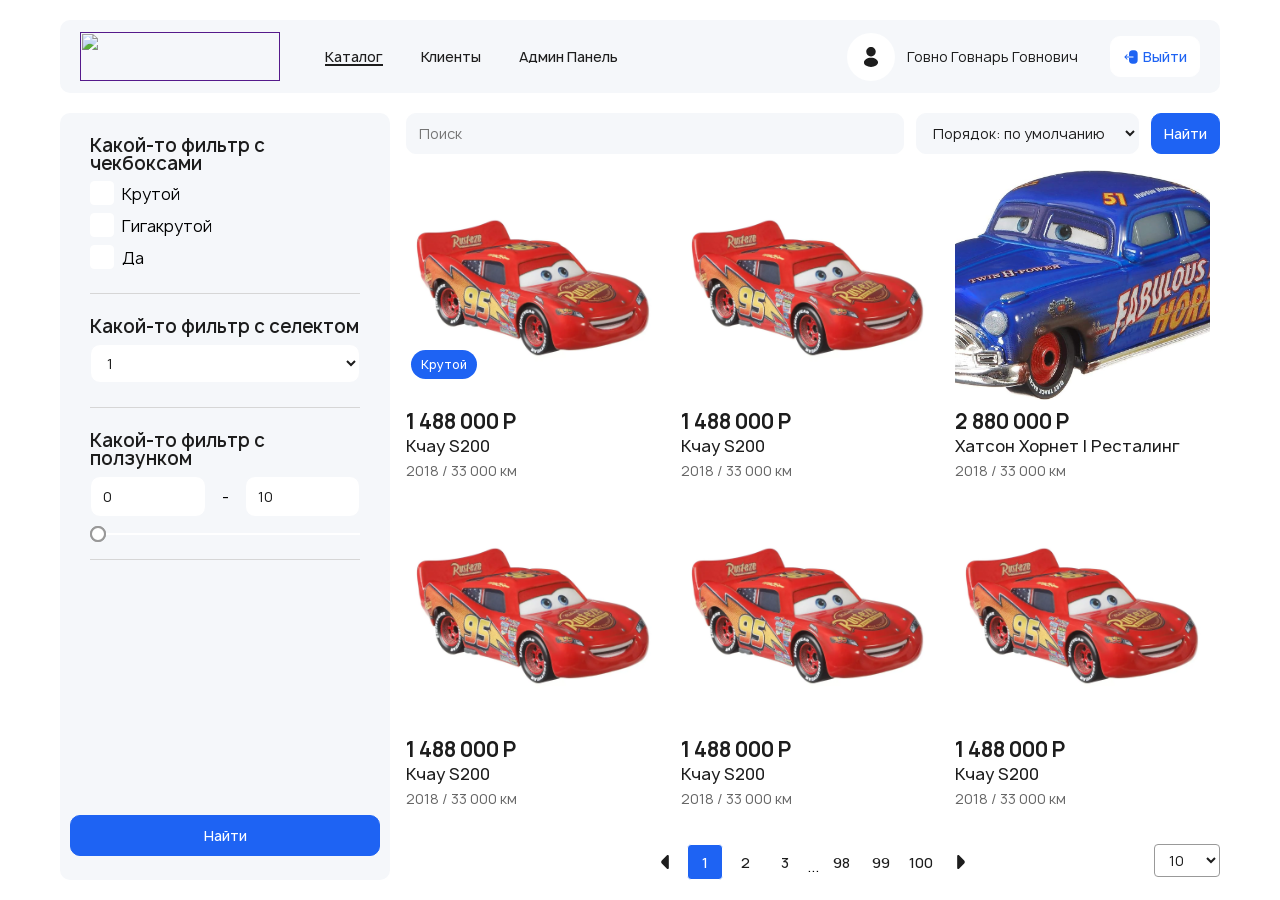
==== commit d9c1a4d1: "Feature: Финиш" ====
--- a/index.html
+++ b/index.html
@@ -152,6 +152,8 @@
                 /
                 <span>33 000 км</span>
               </p>
+
+              <div class="card__tag">Крутой</div>
             </a>
 
             <a href="detail.html" class="catalog__card card">
--- a/src/style/general/style-general.css
+++ b/src/style/general/style-general.css
@@ -226,6 +226,7 @@
 }
 
 input,
+.input,
 select {
   font-family: "Manrope";
   padding: 10px 16px;
@@ -239,11 +240,13 @@
   outline: none;
 }
 input:focus,
+.input:focus,
 select:focus {
   border-color: #1554d0;
 }
 @media (max-width: 1600px) {
   input,
+  .input,
   select {
     font-size: 14px;
     padding: 8px 12px;
@@ -301,6 +304,44 @@
   display: block;
 }
 
+.tooltip {
+  position: relative;
+  cursor: pointer;
+  min-width: 20px;
+  height: 20px;
+}
+.tooltip img {
+  width: 20px;
+  height: 20px;
+}
+.tooltip .tooltiptext {
+  visibility: hidden;
+  width: 180px;
+  background-color: #ffffff;
+  border: 1px solid #e0e0e0;
+  text-align: center;
+  padding: 2px 4px;
+  border-radius: 10px;
+  position: absolute;
+  z-index: 1;
+  bottom: 150%;
+  left: 50%;
+  transform: translateX(-50%);
+  filter: drop-shadow(0 2px 5px rgba(0, 0, 0, 0.3019607843));
+}
+.tooltip .tooltiptext::after {
+  content: "";
+  position: absolute;
+  bottom: -30px;
+  left: 50%;
+  transform: translateX(-50%);
+  border: 20px solid transparent;
+  border-top: 20px solid #ffffff;
+}
+.tooltip:hover .tooltiptext {
+  visibility: visible;
+}
+
 .header {
   margin-top: 20px;
 }
@@ -326,7 +367,7 @@
 .header__container .nav ul li a::after {
   content: "";
   position: absolute;
-  bottom: 12px;
+  bottom: 10px;
   left: 12px;
   right: 12px;
   height: 2px;
@@ -424,6 +465,7 @@
   box-shadow: none;
   border-radius: 0;
   background-color: #ffffff;
+  padding: 0 8px;
 }
 .filter .filter__container .filter__wrap .range .noUi-horizontal {
   height: 2px;
@@ -469,6 +511,69 @@
 }
 .filter .filter__container .search {
   margin-top: auto;
+}
+
+.menu {
+  min-width: 330px;
+  max-width: 330px;
+  background-color: #f5f7fa;
+  border-radius: 10px;
+  height: 100%;
+  padding: 24px 10px;
+}
+.menu__container {
+  overflow: auto;
+  height: 100%;
+}
+.menu__container .nav__list .item a {
+  display: flex;
+  justify-content: space-between !important;
+  gap: 7px;
+  text-wrap: wrap;
+  justify-content: start;
+}
+.menu__container .nav__list .item a span {
+  transition: color 0.3s ease-in-out;
+}
+.menu__container .nav__list .item a svg {
+  min-width: 20px;
+  transition: transform 0.3s ease-in-out;
+}
+.menu__container .nav__list .item a svg path {
+  transition: fill 0.3s ease-in-out;
+}
+.menu__container .nav__list .item a:hover span {
+  color: #1554d0;
+}
+.menu__container .nav__list .item a:hover svg path {
+  fill: #1554d0;
+}
+.menu__container .nav__list .item .nested {
+  height: 0;
+  overflow: hidden;
+  transition: height 0.3s ease-in-out;
+  position: relative;
+}
+.menu__container .nav__list .item .nested__menu {
+  padding-left: 16px;
+}
+.menu__container .nav__list .item .nested__menu .nested__wrap {
+  position: relative;
+  padding-left: 4px;
+}
+.menu__container .nav__list .item .nested__menu .nested__wrap .nested__list .nested__link:hover {
+  color: #1554d0;
+}
+.menu__container .nav__list .item .nested__menu .nested__wrap::before {
+  content: "";
+  width: 16px;
+  position: absolute;
+  left: 0;
+  top: 0;
+  bottom: 24px;
+  border-left: 1px solid #1d1d1d;
+  border-bottom: 1px solid #1d1d1d;
+  border-radius: 0 0 0 10px;
 }
 
 .pagination {
@@ -507,7 +612,7 @@
   transform: translate(-50%, -50%);
   width: 600px;
   background-color: #ffffff;
-  border-radius: 10px;
+  border-radius: 32px;
 }
 .modal__container {
   padding: 32px;
@@ -518,7 +623,7 @@
 .modal__container h2 {
   font-size: 32px;
   font-weight: 600;
-  text-align: center;
+  line-height: 100%;
 }
 .modal__container .modal__buttons {
   display: flex;
--- a/src/style/index/style-index.css
+++ b/src/style/index/style-index.css
@@ -22,6 +22,9 @@
   grid-template-columns: repeat(5, 1fr);
   grid-auto-rows: 308px;
   gap: 20px;
+}
+.catalog__container .catalog__content .card {
+  position: relative;
 }
 .catalog__container .catalog__content .card__slider {
   position: relative;
@@ -93,6 +96,18 @@
   line-height: 100%;
   color: #666666;
 }
+.catalog__container .catalog__content .card__tag {
+  position: absolute;
+  top: 180px;
+  left: 5px;
+  display: inline;
+  font-size: 12px;
+  padding: 4px 10px;
+  border-radius: 16px;
+  background-color: #1e63f3;
+  color: #ffffff;
+  font-weight: 500;
+}
 .catalog__container .catalog__nav {
   margin-top: auto;
   position: relative;
@@ -105,4 +120,15 @@
 .catalog__container .catalog__nav .catalog__size select {
   border-radius: 4px;
   padding: 5px 10px;
+}
+
+@media (max-width: 1600px) {
+  .catalog__container .catalog__content {
+    grid-template-columns: repeat(4, 1fr);
+  }
+}
+@media (max-width: 1300px) {
+  .catalog__container .catalog__content {
+    grid-template-columns: repeat(3, 1fr);
+  }
 }/*# sourceMappingURL=style-index.css.map */
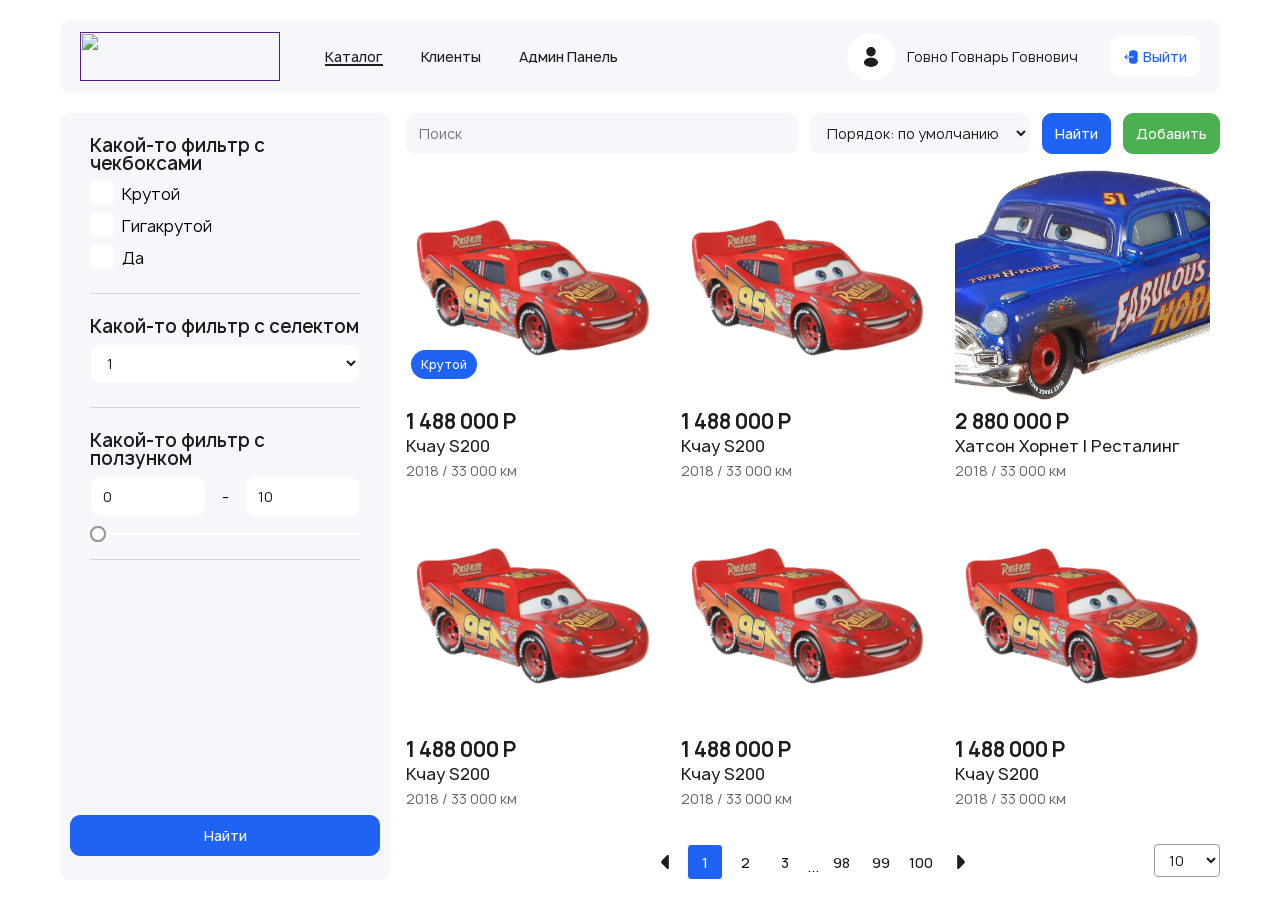
==== commit 14d7c432: "Fix: фикс работы модалок + мелочь" ====
--- a/index.html
+++ b/index.html
@@ -111,7 +111,7 @@
 
       <section class="catalog">
         <div class="catalog__container">
-          <div class="catalog__filter">
+          <div class="catalog__filter search-block">
             <input class="input-filter" type="text" placeholder="Поиск" />
 
             <select class="input-filter" name="" id="">
@@ -129,6 +129,8 @@
             </select>
 
             <button class="button button-primary">Найти</button>
+
+            <button class="button-accept open-modal">Добавить</button>
           </div>
 
           <div class="catalog__content">
--- a/src/style/general/style-general.css
+++ b/src/style/general/style-general.css
@@ -513,6 +513,18 @@
   margin-top: auto;
 }
 
+.search-block {
+  display: flex;
+  gap: 12px;
+}
+.search-block input {
+  width: 100%;
+}
+.search-block select {
+  max-width: 220px;
+  min-width: 220px;
+}
+
 .menu {
   min-width: 330px;
   max-width: 330px;
--- a/src/style/index/style-index.css
+++ b/src/style/index/style-index.css
@@ -122,6 +122,42 @@
   padding: 5px 10px;
 }
 
+.modal {
+  width: 500px;
+}
+.modal__container .modal__content {
+  display: flex;
+  flex-direction: column;
+  gap: 16px;
+}
+.modal__container .modal__content .cars {
+  display: flex;
+  flex-direction: column;
+  gap: 8px;
+}
+.modal__container .modal__content .cars__card {
+  border-radius: 10px;
+  padding: 12px;
+  background-color: #f5f7fa;
+  display: flex;
+  gap: 24px;
+}
+.modal__container .modal__content .cars__card img {
+  width: 150px;
+  height: 100px;
+  -o-object-fit: cover;
+     object-fit: cover;
+}
+.modal__container .modal__content .cars__card h3 {
+  font-size: 24px;
+  font-weight: 500;
+}
+.modal__container .modal__content label {
+  display: flex;
+  flex-direction: column;
+  gap: 4px;
+}
+
 @media (max-width: 1600px) {
   .catalog__container .catalog__content {
     grid-template-columns: repeat(4, 1fr);
